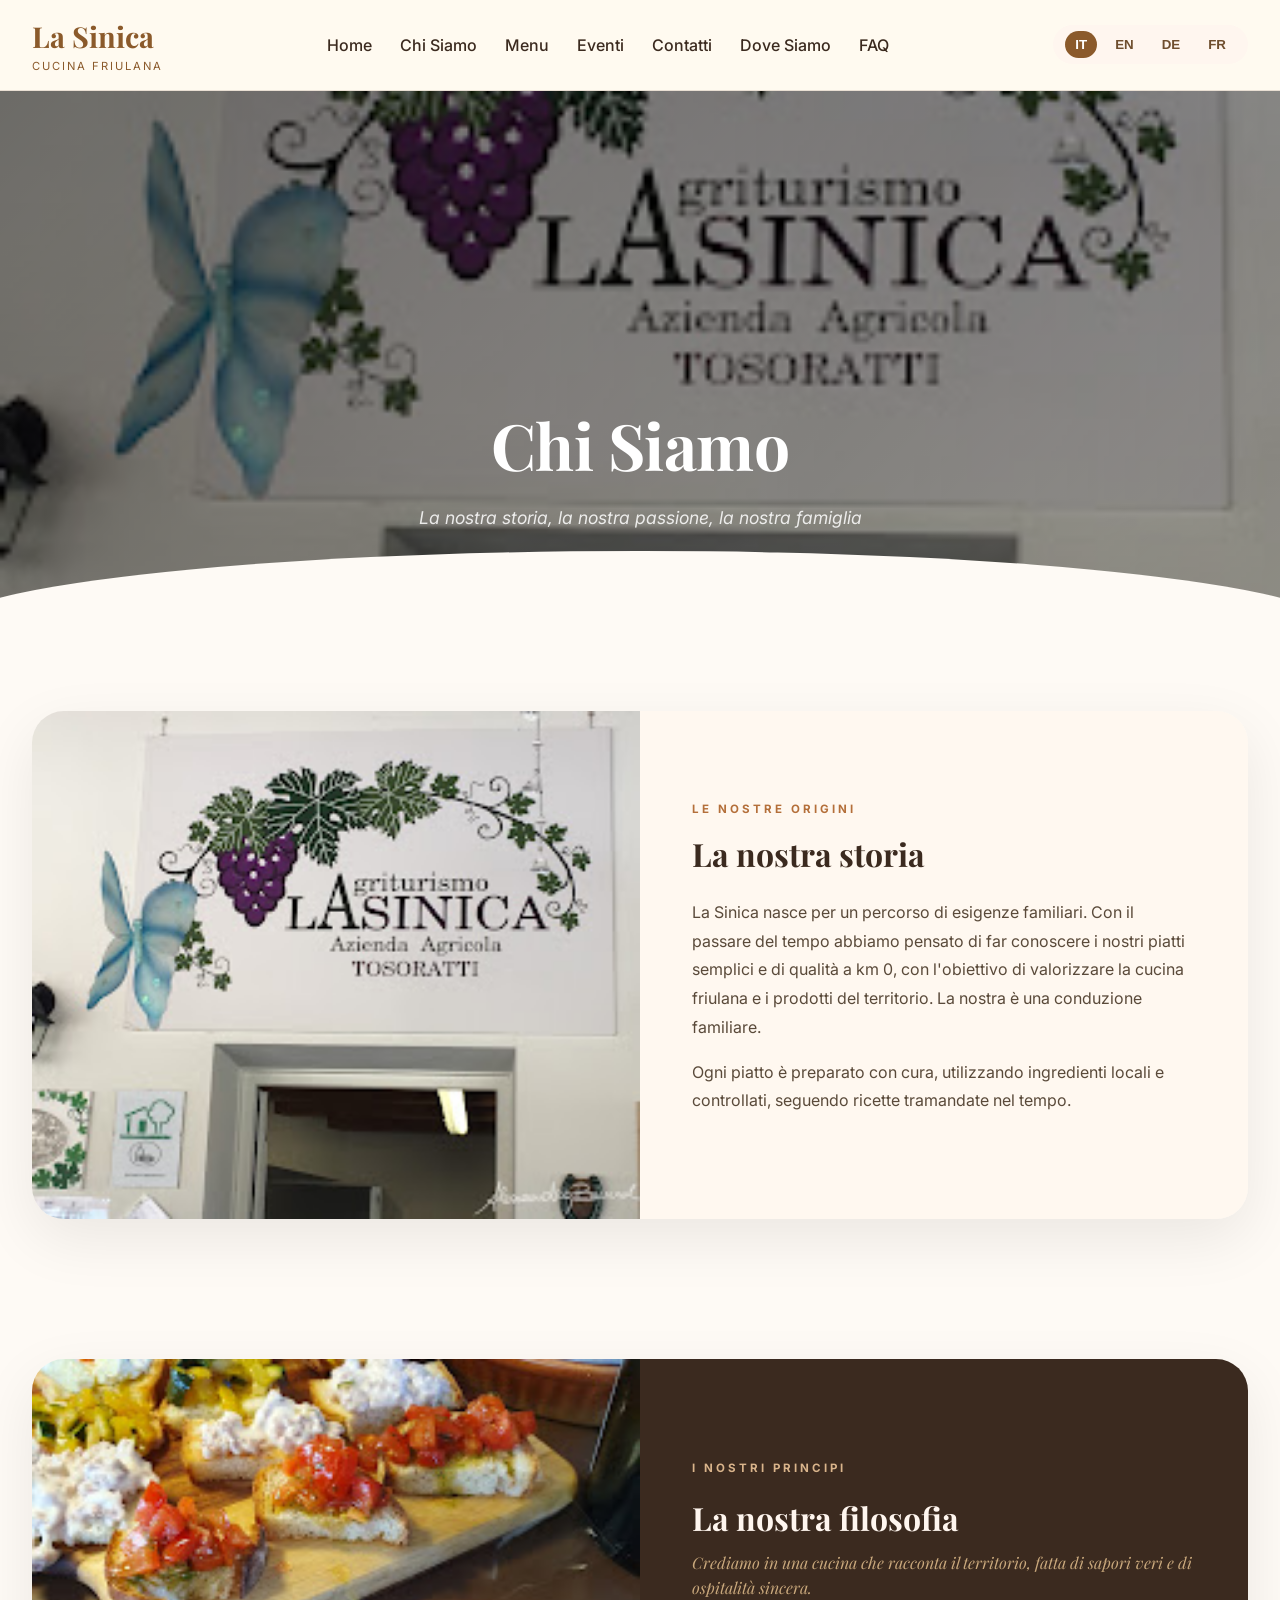
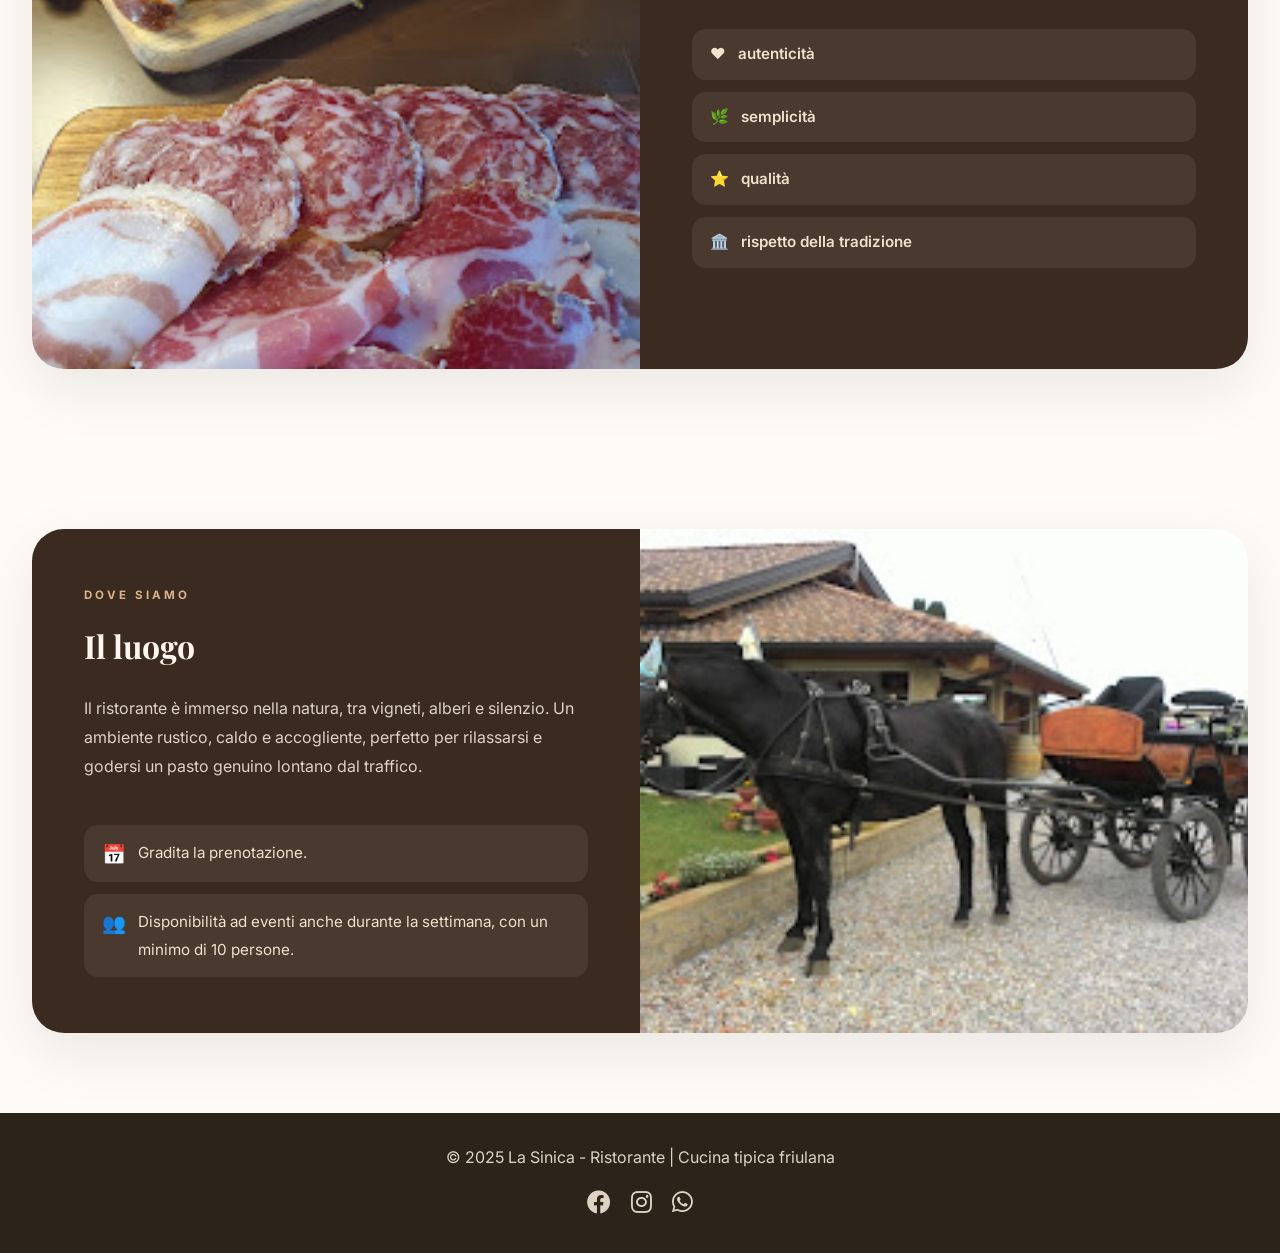
==== chi-siamo.html @ 3fcb27a8 "Add files via upload" ====
<!DOCTYPE html>
<html lang="it">
<head>
    <script>
        document.documentElement.style.visibility = 'hidden';
    </script>
    <meta charset="UTF-8">
    <meta name="viewport" content="width=device-width, initial-scale=1.0">
    <title>Chi Siamo | La Sinica</title>
    <link href="https://fonts.googleapis.com/css2?family=Inter:wght@300;400;500;600;700&family=Playfair+Display:ital,wght@0,400;0,600;0,700;1,400;1,600&display=swap" rel="stylesheet">
    <link rel="stylesheet" href="https://cdnjs.cloudflare.com/ajax/libs/font-awesome/6.0.0-beta3/css/all.min.css">
    <link rel="stylesheet" href="style.css">
    <style>
        .about-hero {
            position: relative;
            background: linear-gradient(135deg, rgba(0,0,0,0.55) 0%, rgba(0,0,0,0.3) 100%),
                        url('images/La Sinica - chi siamo1.jpg') center/cover no-repeat;
            min-height: 60vh;
            display: flex;
            align-items: flex-end;
            padding-bottom: 0;
            overflow: hidden;
        }
        .about-hero::after {
            content: '';
            position: absolute;
            bottom: 0; left: 0; right: 0;
            height: 80px;
            background: #fefaf5;
            clip-path: ellipse(55% 100% at 50% 100%);
        }
        .about-hero-content {
            position: relative;
            z-index: 2;
            width: 100%;
            padding: 60px 0 100px;
            text-align: center;
            color: white;
        }
        .about-hero-content h2 {
            font-family: 'Playfair Display', serif;
            font-size: clamp(2.2rem, 5vw, 4rem);
            font-weight: 700;
            letter-spacing: -0.5px;
            margin-bottom: 12px;
        }
        .about-hero-content p {
            font-size: 1.1rem;
            opacity: 0.85;
            font-style: italic;
        }
        .storia-section {
            padding: 80px 0 60px;
        }
        .storia-wrap {
            display: grid;
            grid-template-columns: 1fr 1fr;
            gap: 0;
            align-items: stretch;
            border-radius: 32px;
            overflow: hidden;
            box-shadow: 0 20px 60px rgba(0,0,0,0.08);
        }
        .storia-img {
            position: relative;
            min-height: 420px;
        }
        .storia-img img {
            width: 100%; height: 100%;
            object-fit: cover;
            display: block;
        }
        .storia-text {
            background: #fff8f0;
            padding: 56px 52px;
            display: flex;
            flex-direction: column;
            justify-content: center;
        }
        .storia-text .eyebrow {
            font-size: 0.72rem;
            font-weight: 700;
            letter-spacing: 3px;
            text-transform: uppercase;
            color: #b46f3a;
            margin-bottom: 16px;
        }
        .storia-text h3 {
            font-family: 'Playfair Display', serif;
            font-size: 2rem;
            color: #3b2a1f;
            margin-bottom: 24px;
            line-height: 1.2;
        }
        .storia-text p {
            color: #5a4a3a;
            line-height: 1.8;
            margin-bottom: 16px;
            font-size: 1rem;
        }
        .filosofia-section {
            padding: 80px 0;
        }
        .filosofia-wrap {
            display: grid;
            grid-template-columns: 1fr 1fr;
            gap: 0;
            align-items: stretch;
            border-radius: 32px;
            overflow: hidden;
            box-shadow: 0 20px 60px rgba(0,0,0,0.08);
        }
        .filosofia-img {
            min-height: 420px;
        }
        .filosofia-img img {
            width: 100%; height: 100%;
            object-fit: cover;
            display: block;
        }
        .filosofia-text {
            background: #3b2a1f;
            padding: 56px 52px;
            color: #f5e6d3;
            display: flex;
            flex-direction: column;
            justify-content: center;
        }
        .filosofia-text .eyebrow {
            font-size: 0.72rem;
            font-weight: 700;
            letter-spacing: 3px;
            text-transform: uppercase;
            color: #d9b48b;
            margin-bottom: 16px;
        }
        .filosofia-text h3 {
            font-family: 'Playfair Display', serif;
            font-size: 2rem;
            color: #fff6ef;
            margin-bottom: 8px;
        }
        .filosofia-quote {
            font-family: 'Playfair Display', serif;
            font-style: italic;
            font-size: 1rem;
            color: #c9a87c;
            margin-bottom: 28px;
            line-height: 1.6;
        }
        .filosofia-pillars {
            display: flex;
            flex-direction: column;
            gap: 12px;
        }
        .pillar {
            display: flex;
            align-items: center;
            gap: 12px;
            background: rgba(255,255,255,0.07);
            border-radius: 14px;
            padding: 14px 18px;
            transition: background 0.3s;
        }
        .pillar:hover {
            background: rgba(255,255,255,0.12);
        }
        .pillar-icon {
            font-size: 1.2rem;
            flex-shrink: 0;
        }
        .pillar span {
            font-weight: 600;
            color: #f0e0cc;
            font-size: 0.95rem;
        }
        .luogo-section {
            padding: 80px 0;
        }
        .luogo-wrap {
            display: grid;
            grid-template-columns: 1fr 1fr;
            gap: 0;
            align-items: stretch;
            border-radius: 32px;
            overflow: hidden;
            box-shadow: 0 20px 60px rgba(0,0,0,0.08);
        }
        .luogo-text {
            background: #3b2a1f;
            padding: 56px 52px;
            color: #f5e6d3;
            display: flex;
            flex-direction: column;
            justify-content: center;
        }
        .luogo-text .eyebrow {
            font-size: 0.72rem;
            font-weight: 700;
            letter-spacing: 3px;
            text-transform: uppercase;
            color: #d9b48b;
            margin-bottom: 16px;
        }
        .luogo-text h3 {
            font-family: 'Playfair Display', serif;
            font-size: 2rem;
            color: #fff6ef;
            margin-bottom: 24px;
        }
        .luogo-text p {
            line-height: 1.8;
            margin-bottom: 16px;
            color: #ddd2c4;
            font-size: 1rem;
        }
        .luogo-notes {
            margin-top: 28px;
            display: flex;
            flex-direction: column;
            gap: 12px;
        }
        .luogo-note {
            display: flex;
            align-items: flex-start;
            gap: 12px;
            background: rgba(255,255,255,0.07);
            border-radius: 14px;
            padding: 14px 18px;
        }
        .luogo-note .note-icon {
            font-size: 1.2rem;
            flex-shrink: 0;
            margin-top: 1px;
        }
        .luogo-note p {
            margin: 0;
            font-size: 0.95rem;
            color: #f0e0cc;
        }
        .luogo-img {
            min-height: 420px;
        }
        .luogo-img img {
            width: 100%; height: 100%;
            object-fit: cover;
            display: block;
        }
        @media (max-width: 800px) {
            .storia-wrap,
            .filosofia-wrap,
            .luogo-wrap {
                grid-template-columns: 1fr;
            }
            .storia-img { min-height: 260px; order: -1; }
            .storia-text { padding: 36px 28px; }
            .filosofia-img { min-height: 260px; order: -1; }
            .filosofia-text { padding: 36px 28px; }
            .luogo-text { padding: 36px 28px; }
            .luogo-img { min-height: 260px; }
        }
    </style>
</head>
<body>

<header>
    <div class="container nav-bar">
        <div class="logo">
            <h1>La Sinica</h1>
            <p>CUCINA FRIULANA</p>
        </div>
        <button class="mobile-menu-btn" id="mobileMenuBtn">☰</button>
        <ul class="nav-links" id="navLinks">
            <li><a href="index.html" data-i18n="nav_home">Home</a></li>
            <li><a href="Chi-siamo.html" data-i18n="nav_about">Chi Siamo</a></li>
            <li><a href="Menu.html" data-i18n="nav_menu">Menu</a></li>
            <li><a href="Eventi.html" data-i18n="nav_events">Eventi</a></li>
            <li><a href="Contatti.html" data-i18n="nav_contacts">Contatti</a></li>
            <li><a href="Dove-siamo.html" data-i18n="nav_where">Dove Siamo</a></li>
            <li><a href="FAQ.html" data-i18n="nav_faq">FAQ</a></li>
        </ul>
        <div class="lang-switcher">
            <button class="lang-btn active" data-lang="it">IT</button>
            <button class="lang-btn" data-lang="en">EN</button>
            <button class="lang-btn" data-lang="de">DE</button>
            <button class="lang-btn" data-lang="fr">FR</button>
        </div>
    </div>
</header>

<main>
    <section class="about-hero">
        <div class="about-hero-content">
            <div class="container">
                <h2 data-i18n="about_title">Chi Siamo</h2>
                <p data-i18n="about_subtitle">La nostra storia, la nostra passione, la nostra famiglia</p>
            </div>
        </div>
    </section>

    <section class="storia-section">
        <div class="container">
            <div class="storia-wrap">
                <div class="storia-img">
                    <img src="images/La Sinica - chi siamo1.jpg" alt="La Sinica esterno">
                </div>
                <div class="storia-text">
                    <p class="eyebrow" data-i18n="about_eyebrow">Le nostre origini</p>
                    <h3 data-i18n="about_history_title">La nostra storia</h3>
                    <p data-i18n="about_history_text">La Sinica nasce per un percorso di esigenze familiari. Con il passare del tempo abbiamo pensato di far conoscere i nostri piatti semplici e di qualità a km 0, con l'obiettivo di valorizzare la cucina friulana e i prodotti del territorio. La nostra è una conduzione familiare.</p>
                    <p data-i18n="about_history_text2">Ogni piatto è preparato con cura, utilizzando ingredienti locali e controllati, seguendo ricette tramandate nel tempo.</p>
                </div>
            </div>
        </div>
    </section>

    <section class="filosofia-section">
        <div class="container">
            <div class="filosofia-wrap">
                <div class="filosofia-img">
                    <img src="images/La Sinica - chi siamo3.jpg" alt="La filosofia di La Sinica">
                </div>
                <div class="filosofia-text">
                    <p class="eyebrow" data-i18n="about_eyebrow2">I nostri principi</p>
                    <h3 data-i18n="about_philosophy_title">La nostra filosofia</h3>
                    <p class="filosofia-quote" data-i18n="about_belief">Crediamo in una cucina che racconta il territorio, fatta di sapori veri e di ospitalità sincera.</p>
                    <div class="filosofia-pillars">
                        <div class="pillar"><span class="pillar-icon">❤️</span><span data-i18n="about_phil1">autenticità</span></div>
                        <div class="pillar"><span class="pillar-icon">🌿</span><span data-i18n="about_phil2">semplicità</span></div>
                        <div class="pillar"><span class="pillar-icon">⭐</span><span data-i18n="about_phil3">qualità</span></div>
                        <div class="pillar"><span class="pillar-icon">🏛️</span><span data-i18n="about_phil4">rispetto della tradizione</span></div>
                    </div>
                </div>
            </div>
        </div>
    </section>

    <section class="luogo-section">
        <div class="container">
            <div class="luogo-wrap">
                <div class="luogo-text">
                    <p class="eyebrow" data-i18n="about_eyebrow3">Dove siamo</p>
                    <h3 data-i18n="about_place_title">Il luogo</h3>
                    <p data-i18n="about_place_text">Il ristorante è immerso nella natura, tra vigneti, alberi e silenzio. Un ambiente rustico, caldo e accogliente, perfetto per rilassarsi e godersi un pasto genuino lontano dal traffico.</p>
                    <div class="luogo-notes">
                        <div class="luogo-note"><span class="note-icon">📅</span><p data-i18n="about_booking_note">Gradita la prenotazione.</p></div>
                        <div class="luogo-note"><span class="note-icon">👥</span><p data-i18n="about_events_note">Disponibilità ad eventi anche durante la settimana, con un minimo di 10 persone.</p></div>
                    </div>
                </div>
                <div class="luogo-img">
                    <img src="images/La Sinica - chi siamo2.jpg" alt="La Sinica immersa nella natura">
                </div>
            </div>
        </div>
    </section>
</main>

<footer>
    <div class="container">
        <p>© 2025 La Sinica - Ristorante | <span data-i18n="footer_text">Cucina tipica friulana</span></p>
        <div class="social-icons">
            <a href="#"><i class="fab fa-facebook"></i></a>
            <a href="#"><i class="fab fa-instagram"></i></a>
            <a href="https://wa.me/393472618470"><i class="fab fa-whatsapp"></i></a>
        </div>
    </div>
</footer>

<script src="script.js"></script>
</body>
</html>
---- style.css ----
/* ============================================ */
/* RESET & BASE */
/* ============================================ */
* {
    margin: 0;
    padding: 0;
    box-sizing: border-box;
}

body {
    font-family: 'Inter', sans-serif;
    background-color: #fefaf5;
    color: #2c2b28;
    line-height: 1.5;
}

.container {
    max-width: 1280px;
    margin: 0 auto;
    padding: 0 32px;
}

/* ============================================ */
/* HEADER & NAVIGAZIONE */
/* ============================================ */
header {
    background: rgba(255, 250, 240, 0.96);
    position: sticky;
    top: 0;
    z-index: 1000;
    border-bottom: 1px solid #e9dfd3;
    padding: 15px 0;
}

.nav-bar {
    display: flex;
    justify-content: space-between;
    align-items: center;
    flex-wrap: wrap;
}

.logo h1 {
    font-size: 1.8rem;
    color: #8b5a2b;
    font-family: 'Playfair Display', serif;
}

.logo p {
    font-size: 0.7rem;
    letter-spacing: 2px;
    color: #8b5a2b;
}

.nav-links {
    display: flex;
    gap: 28px;
    list-style: none;
}

.nav-links a {
    text-decoration: none;
    color: #3b2a1f;
    font-weight: 500;
    transition: color 0.3s;
}

.nav-links a:hover {
    color: #b46f3a;
}

.mobile-menu-btn {
    display: none;
    background: none;
    border: none;
    font-size: 1.8rem;
    cursor: pointer;
    color: #8b5a2b;
}

.lang-switcher {
    display: flex;
    gap: 8px;
    background: #fff6ef;
    padding: 6px 12px;
    border-radius: 40px;
}

.lang-btn {
    background: none;
    border: none;
    padding: 6px 10px;
    border-radius: 30px;
    cursor: pointer;
    font-weight: 600;
    color: #6f4e2e;
    transition: all 0.3s;
}

.lang-btn.active {
    background: #8b5a2b;
    color: white;
}

/* ============================================ */
/* HERO SLIDER HOME */
/* ============================================ */
.hero-slider {
    position: relative;
    overflow: hidden;
    min-height: 85vh;
    display: flex;
    align-items: center;
    text-align: center;
}

.slideshow-container {
    position: absolute;
    top: 0;
    left: 0;
    width: 100%;
    height: 100%;
    z-index: 0;
}

.slide {
    position: absolute;
    top: 0;
    left: 0;
    width: 100%;
    height: 100%;
    background-size: cover;
    background-position: center;
    opacity: 0;
    transition: opacity 1.5s ease-in-out;
}

.slide.active {
    opacity: 1;
}

.hero-overlay {
    position: relative;
    z-index: 1;
    background: rgba(0, 0, 0, 0.5);
    width: 100%;
    padding: 100px 0;
}

.hero-content {
    max-width: 800px;
    margin: 0 auto;
    color: white;
}

.hero-content h2 {
    font-size: 3.5rem;
    font-family: 'Playfair Display', serif;
    margin-bottom: 16px;
}

.hero-tagline {
    font-size: 1.2rem;
}

.btn-reserve {
    background: #8b5a2b;
    color: white;
    padding: 12px 28px;
    border-radius: 40px;
    text-decoration: none;
    display: inline-block;
    margin-top: 24px;
    font-weight: 600;
    transition: background 0.3s;
    border: none;
    cursor: pointer;
}

.btn-reserve:hover {
    background: #6b4520;
}

.slider-prev, .slider-next {
    position: absolute;
    top: 50%;
    transform: translateY(-50%);
    background: rgba(255, 255, 255, 0.3);
    color: white;
    border: none;
    font-size: 2rem;
    padding: 12px 20px;
    cursor: pointer;
    border-radius: 50%;
    z-index: 10;
    transition: all 0.3s ease;
}

.slider-prev:hover, .slider-next:hover {
    background: rgba(255, 255, 255, 0.6);
    color: #8b5a2b;
}

.slider-prev { left: 20px; }
.slider-next { right: 20px; }

.slider-dots {
    position: absolute;
    bottom: 20px;
    left: 50%;
    transform: translateX(-50%);
    display: flex;
    gap: 12px;
    z-index: 10;
}

.dot {
    width: 12px;
    height: 12px;
    background: rgba(255, 255, 255, 0.5);
    border-radius: 50%;
    cursor: pointer;
    transition: background 0.3s;
}

.dot.active { background: #8b5a2b; }
.dot:hover { background: #d9b48b; }

/* ============================================ */
/* HOME INTRO */
/* ============================================ */
.home-intro {
    padding: 60px 0;
}

.grid-2col {
    display: flex;
    gap: 40px;
    flex-wrap: wrap;
}

.grid-2col > div {
    flex: 1;
}

.grid-text {
    flex: 1;
}

.grid-gallery {
    flex: 1;
    display: grid;
    grid-template-columns: repeat(2, 1fr);
    gap: 16px;
}

.grid-gallery img {
    width: 100%;
    height: 200px;
    object-fit: cover;
    border-radius: 24px;
    transition: transform 0.3s ease;
}

.grid-gallery img:hover {
    transform: scale(1.02);
}

.lead-text {
    font-size: 1.2rem;
    line-height: 1.6;
    margin-bottom: 20px;
}

.btn-outline {
    background: transparent;
    border: 2px solid #8b5a2b;
    color: #8b5a2b;
    padding: 8px 20px;
    border-radius: 40px;
    text-decoration: none;
    display: inline-block;
    font-weight: 600;
    transition: all 0.3s;
    font-size: 0.9rem;
}

.btn-outline:hover {
    background: #8b5a2b;
    color: white;
}

/* ============================================ */
/* FEATURES HOME */
/* ============================================ */
.home-features {
    margin-top: 60px;
    display: grid;
    grid-template-columns: repeat(auto-fit, minmax(280px, 1fr));
    gap: 40px;
}

.feature-block {
    background: #fffaf5;
    padding: 28px;
    border-radius: 28px;
    transition: transform 0.3s ease, box-shadow 0.3s ease;
}

.feature-block:hover {
    transform: translateY(-5px);
    box-shadow: 0 10px 25px rgba(0,0,0,0.05);
}

.feature-block h3 {
    font-size: 1.5rem;
    color: #6b3f1c;
    margin-bottom: 15px;
    font-family: 'Playfair Display', serif;
}

.feature-block p {
    color: #5a4a3a;
    margin-bottom: 15px;
}

/* ============================================ */
/* LISTE CON EMOJI */
/* ============================================ */
ul {
    list-style: none;
    padding-left: 0;
}

.features-list li, 
.home-features ul li {
    margin: 12px 0;
    display: flex;
    align-items: center;
}

.emoji-icon {
    font-size: 1.2rem;
    margin-right: 12px;
    display: inline-block;
    width: 28px;
    text-align: center;
}

.features-list li span:last-child,
.home-features ul li span:last-child {
    flex: 1;
}

/* ============================================ */
/* PAGINE STANDARD */
/* ============================================ */
.page-section {
    padding: 80px 0;
    border-bottom: 1px solid #efe2d4;
}

.section-title {
    font-size: 2.5rem;
    text-align: center;
    color: #6b3f1c;
    font-family: 'Playfair Display', serif;
    margin-bottom: 48px;
}

.section-title:after {
    content: '';
    display: block;
    width: 70px;
    height: 3px;
    background: #d9b48b;
    margin: 12px auto 0;
}

.section-subtitle {
    text-align: center;
    max-width: 700px;
    margin: 0 auto 40px;
    font-size: 1.1rem;
    color: #5a4a3a;
}

.text-center {
    text-align: center;
}

/* ============================================ */
/* SFONDI */
/* ============================================ */
.bg-cream {
    background: #f5ede4;
}

.bg-warm {
    background: #faf3ea;
}

/* ============================================ */
/* CONTATTI */
/* ============================================ */
.contact-info {
    background: white;
    border-radius: 48px;
    padding: 40px;
    text-align: center;
}

.contact-info p {
    margin: 15px 0;
}

.contact-info .emoji-icon {
    font-size: 1.2rem;
    margin-right: 10px;
    width: 30px;
    display: inline-block;
}

.map-container {
    border-radius: 24px;
    overflow: hidden;
}

/* ============================================ */
/* DOVE SIAMO PAGE */
/* ============================================ */
.dove-siamo-hero {
    background: linear-gradient(135deg, rgba(0,0,0,0.55), rgba(0,0,0,0.3)), url('images/dove-siamo-hero.jpg') center/cover no-repeat;
    padding: 80px 0;
    text-align: center;
    color: white;
}

.dove-grid {
    display: grid;
    grid-template-columns: 1fr 1.2fr;
    gap: 40px;
    align-items: stretch;
}

.dove-info-card {
    background: white;
    border-radius: 32px;
    padding: 35px;
    box-shadow: 0 10px 30px rgba(0,0,0,0.05);
}

.dove-info-item {
    display: flex;
    align-items: flex-start;
    gap: 18px;
    margin-bottom: 28px;
}

.dove-info-icon {
    width: 50px;
    height: 50px;
    background: #f5ede4;
    border-radius: 50%;
    display: flex;
    align-items: center;
    justify-content: center;
    font-size: 1.4rem;
    color: #8b5a2b;
    flex-shrink: 0;
}

.dove-info-item h4 {
    font-size: 1rem;
    color: #8b5a2b;
    margin-bottom: 5px;
    font-weight: 600;
}

.dove-info-item p {
    color: #5a4a3a;
    line-height: 1.5;
}

.dove-btn-directions {
    display: inline-flex;
    align-items: center;
    gap: 10px;
    margin-top: 15px;
}

.dove-map {
    border-radius: 32px;
    overflow: hidden;
    min-height: 450px;
}

.reach-grid {
    display: grid;
    grid-template-columns: repeat(auto-fit, minmax(280px, 1fr));
    gap: 30px;
    margin-top: 40px;
}

.reach-card {
    background: white;
    padding: 25px;
    border-radius: 24px;
    text-align: center;
    transition: transform 0.3s ease, box-shadow 0.3s ease;
    box-shadow: 0 5px 15px rgba(0,0,0,0.03);
}

.reach-card:hover {
    transform: translateY(-5px);
    box-shadow: 0 15px 30px rgba(0,0,0,0.08);
}

.reach-card h4 {
    font-family: 'Playfair Display', serif;
    font-size: 1.2rem;
    color: #6b3f1c;
    margin: 15px 0 10px;
}

.reach-card p {
    color: #5a4a3a;
    font-size: 0.9rem;
    line-height: 1.6;
}

.reach-card a {
    color: #8b5a2b;
    text-decoration: underline;
}

.reach-card a:hover {
    color: #6b4520;
}

/* ============================================ */
/* FOOTER */
/* ============================================ */
footer {
    background: #2c241a;
    color: #ddd2c4;
    text-align: center;
    padding: 32px 0;
}

.social-icons {
    margin-top: 16px;
    display: flex;
    justify-content: center;
    gap: 20px;
}

.social-icons a {
    color: #ddd2c4;
    font-size: 1.5rem;
    text-decoration: none;
    transition: color 0.3s;
}

.social-icons a:hover {
    color: #d9b48b;
}

/* ============================================ */
/* FAQ */
/* ============================================ */
.faq-question {
    cursor: pointer;
    display: flex;
    justify-content: space-between;
    align-items: center;
    padding: 12px 0;
    font-weight: 700;
    font-size: 1.1rem;
}

.faq-answer {
    display: none;
    padding: 10px 0 20px 0;
    color: #555;
    line-height: 1.6;
    border-bottom: 1px solid #e6d9ce;
}

.faq-answer.show {
    display: block;
}

.faq-item {
    margin-bottom: 5px;
}

.faq-icon {
    transition: transform 0.2s;
    font-size: 0.8rem;
}

/* ============================================ */
/* RESPONSIVE DESIGN */
/* ============================================ */
@media (max-width: 800px) {
    .container {
        padding: 0 20px;
    }
    
    .mobile-menu-btn {
        display: block;
    }
    
    .nav-links {
        display: none;
        width: 100%;
        flex-direction: column;
        text-align: center;
        padding: 20px 0;
    }
    
    .nav-links.show {
        display: flex;
    }
    
    .hero-content h2 {
        font-size: 2rem;
    }
    
    .section-title {
        font-size: 1.8rem;
    }
    
    .grid-2col {
        flex-direction: column;
    }
    
    .slider-prev, .slider-next {
        font-size: 1.5rem;
        padding: 8px 15px;
    }
    
    .slider-prev { left: 10px; }
    .slider-next { right: 10px; }
    
    .dot {
        width: 8px;
        height: 8px;
    }
    
    .page-section {
        padding: 50px 0;
    }
    
    .home-features {
        grid-template-columns: 1fr;
        gap: 25px;
    }
    
    .dove-grid {
        grid-template-columns: 1fr;
    }
    
    .dove-map {
        min-height: 350px;
    }
    
    .dove-info-card {
        padding: 25px;
    }
}

@media (max-width: 480px) {
    .hero-content h2 {
        font-size: 1.5rem;
    }
    
    .hero-tagline {
        font-size: 1rem;
    }
    
    .grid-gallery {
        grid-template-columns: 1fr;
    }
    
    .contact-info {
        padding: 25px;
    }
    
    .feature-block {
        padding: 20px;
    }
    
    .feature-block h3 {
        font-size: 1.3rem;
    }
}
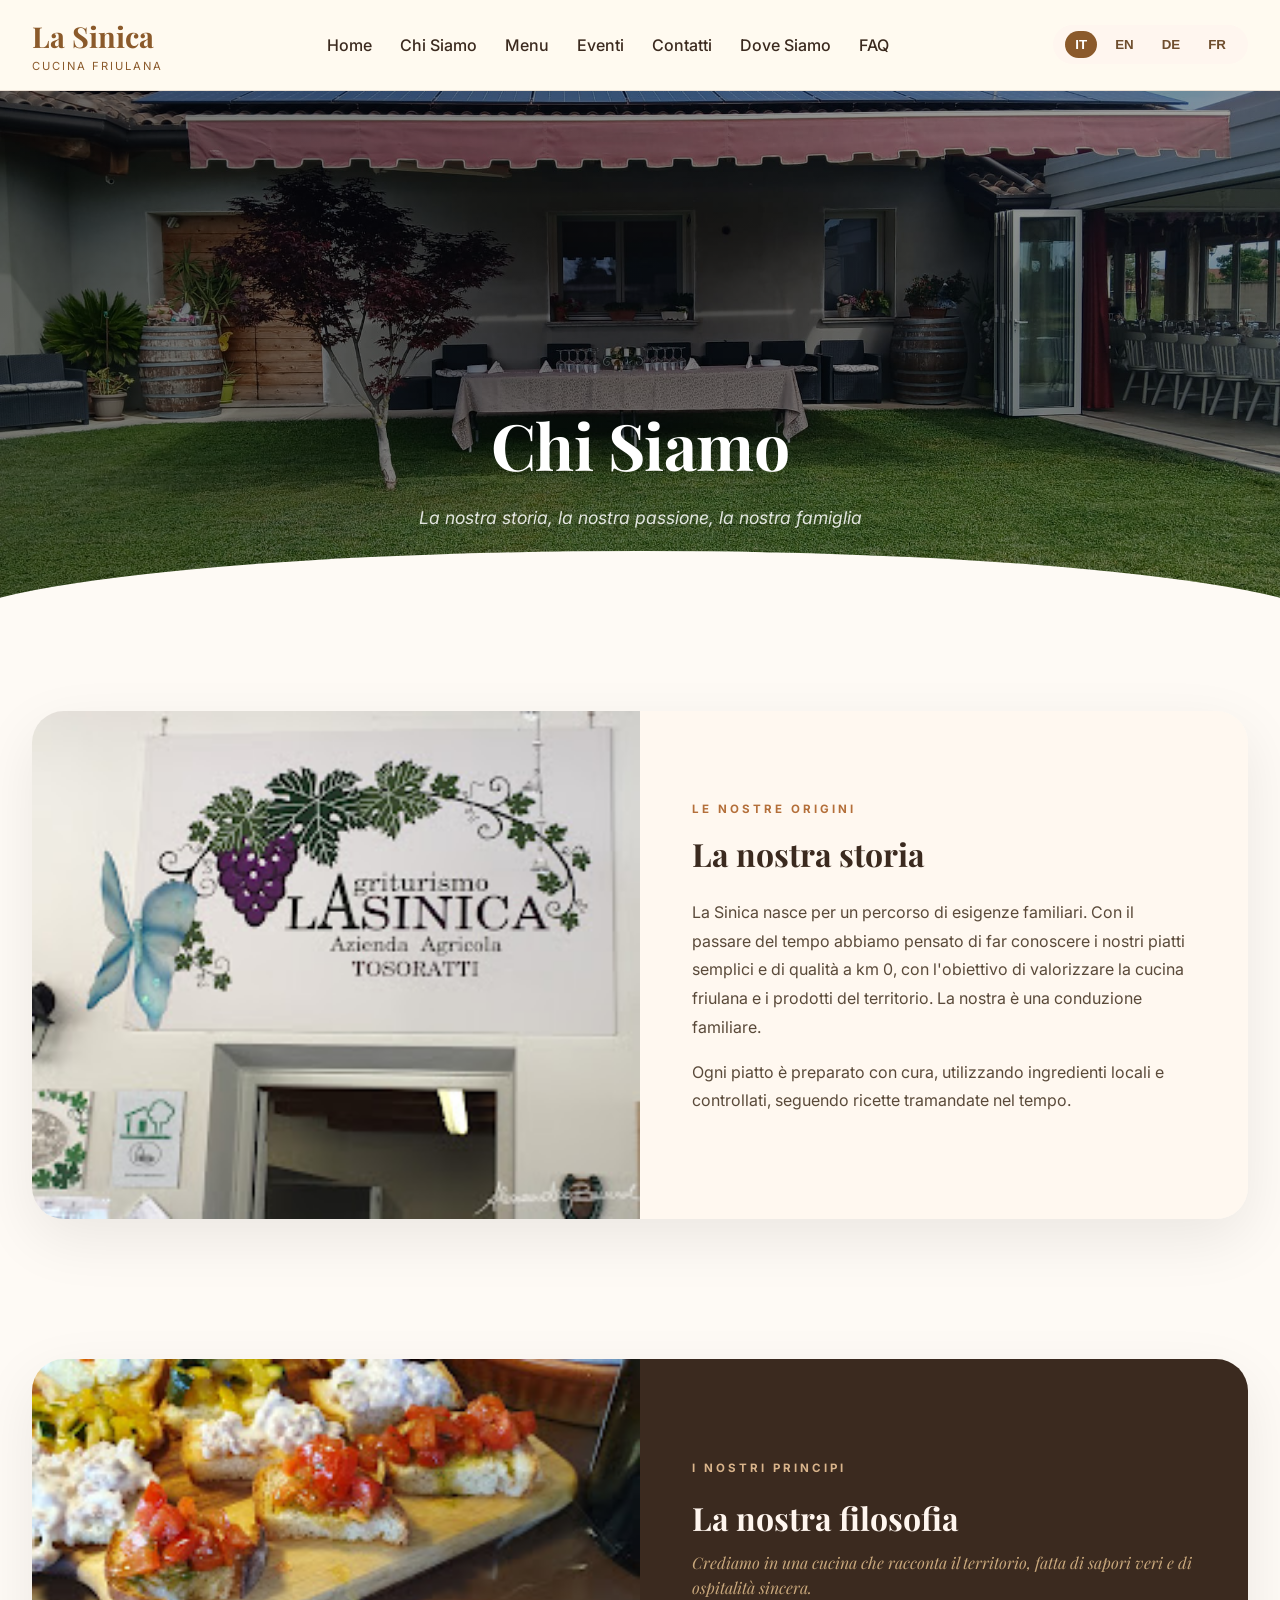
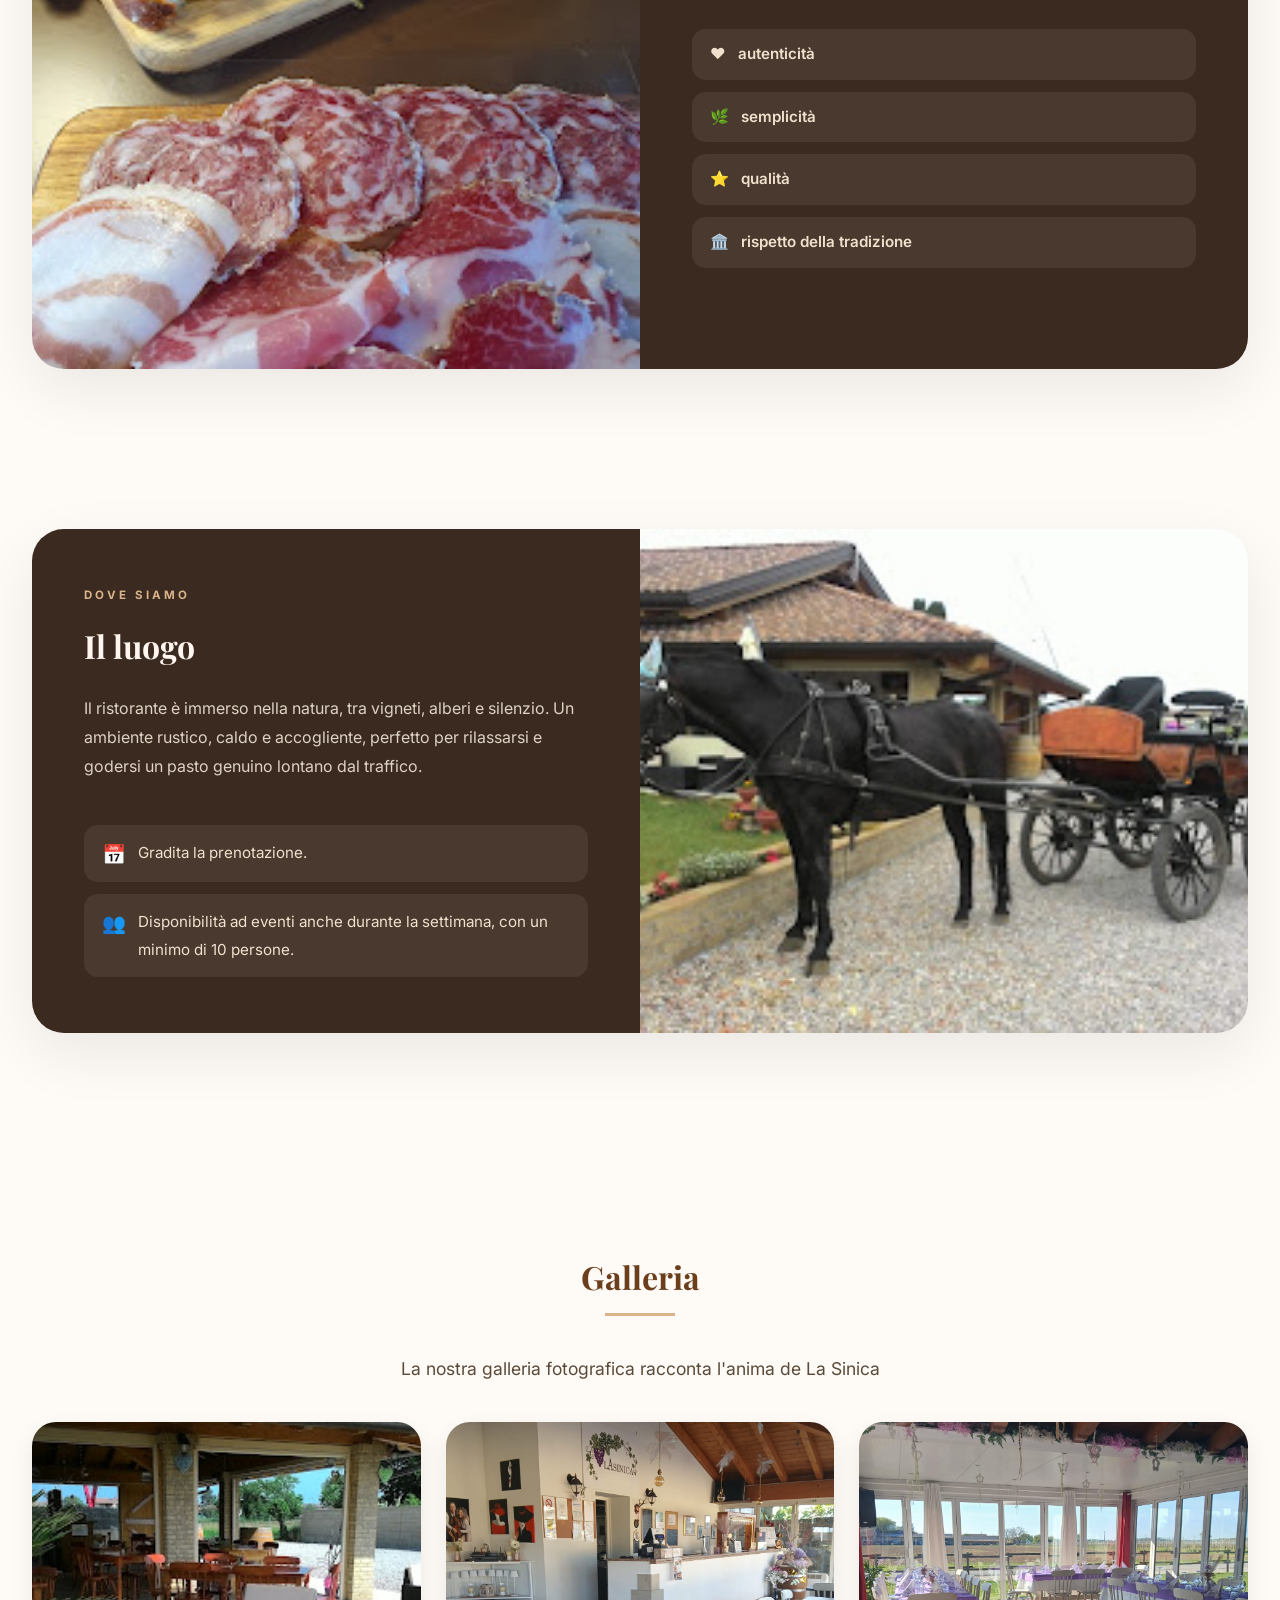
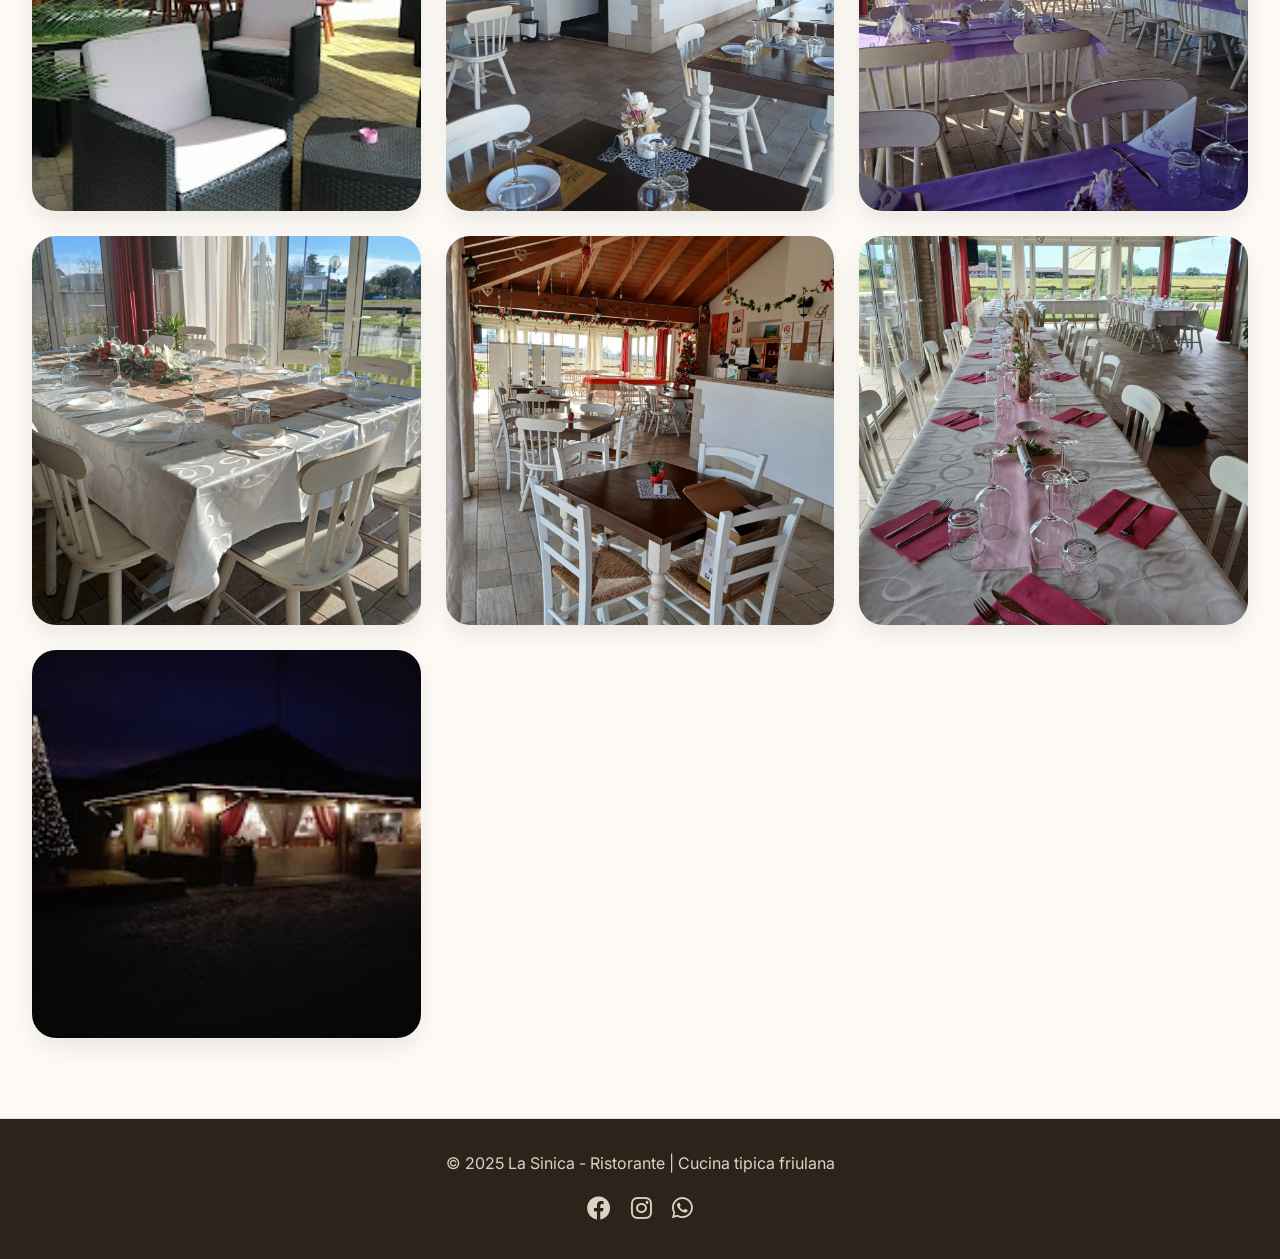
==== commit 035fa561: "Add files via upload" ====
--- a/chi-siamo.html
+++ b/chi-siamo.html
@@ -14,7 +14,7 @@
         .about-hero {
             position: relative;
             background: linear-gradient(135deg, rgba(0,0,0,0.55) 0%, rgba(0,0,0,0.3) 100%),
-                        url('images/La Sinica - chi siamo1.jpg') center/cover no-repeat;
+                        url('images/La Sinica - home (1).jpeg') center/cover no-repeat;
             min-height: 60vh;
             display: flex;
             align-items: flex-end;
@@ -245,6 +245,52 @@
             width: 100%; height: 100%;
             object-fit: cover;
             display: block;
+        }
+        /* Galleria immagini aggiuntiva */
+        .gallery-section {
+            margin-top: 60px;
+        }
+        .gallery-section h2 {
+            font-family: 'Playfair Display', serif;
+            font-size: 2rem;
+            color: #6b3f1c;
+            text-align: center;
+            margin-bottom: 40px;
+        }
+        .gallery-section h2:after {
+            content: '';
+            display: block;
+            width: 70px;
+            height: 3px;
+            background: #d9b48b;
+            margin: 12px auto 0;
+        }
+        .about-gallery-grid {
+            display: grid;
+            grid-template-columns: repeat(auto-fill, minmax(300px, 1fr));
+            gap: 25px;
+        }
+        .about-gallery-card {
+            position: relative;
+            border-radius: 24px;
+            overflow: hidden;
+            aspect-ratio: 1 / 1;
+            cursor: pointer;
+            box-shadow: 0 10px 25px rgba(0,0,0,0.08);
+            transition: all 0.4s ease;
+        }
+        .about-gallery-card img {
+            width: 100%;
+            height: 100%;
+            object-fit: cover;
+            transition: transform 0.6s ease;
+        }
+        .about-gallery-card:hover {
+            transform: translateY(-5px);
+            box-shadow: 0 20px 40px rgba(0,0,0,0.15);
+        }
+        .about-gallery-card:hover img {
+            transform: scale(1.05);
         }
         @media (max-width: 800px) {
             .storia-wrap,
@@ -258,6 +304,9 @@
             .filosofia-text { padding: 36px 28px; }
             .luogo-text { padding: 36px 28px; }
             .luogo-img { min-height: 260px; }
+            .about-gallery-grid {
+                grid-template-columns: repeat(auto-fill, minmax(250px, 1fr));
+            }
         }
     </style>
 </head>
@@ -272,12 +321,12 @@
         <button class="mobile-menu-btn" id="mobileMenuBtn">☰</button>
         <ul class="nav-links" id="navLinks">
             <li><a href="index.html" data-i18n="nav_home">Home</a></li>
-            <li><a href="Chi-siamo.html" data-i18n="nav_about">Chi Siamo</a></li>
-            <li><a href="Menu.html" data-i18n="nav_menu">Menu</a></li>
-            <li><a href="Eventi.html" data-i18n="nav_events">Eventi</a></li>
-            <li><a href="Contatti.html" data-i18n="nav_contacts">Contatti</a></li>
-            <li><a href="Dove-siamo.html" data-i18n="nav_where">Dove Siamo</a></li>
-            <li><a href="FAQ.html" data-i18n="nav_faq">FAQ</a></li>
+            <li><a href="chi-siamo.html" data-i18n="nav_about">Chi Siamo</a></li>
+            <li><a href="menu.html" data-i18n="nav_menu">Menu</a></li>
+            <li><a href="eventi.html" data-i18n="nav_events">Eventi</a></li>
+            <li><a href="contatti.html" data-i18n="nav_contacts">Contatti</a></li>
+            <li><a href="dove-siamo.html" data-i18n="nav_where">Dove Siamo</a></li>
+            <li><a href="faq.html" data-i18n="nav_faq">FAQ</a></li>
         </ul>
         <div class="lang-switcher">
             <button class="lang-btn active" data-lang="it">IT</button>
@@ -353,6 +402,25 @@
             </div>
         </div>
     </section>
+
+    <!-- GALLERIA AGGIUNTIVA -->
+    <section class="page-section">
+        <div class="container">
+            <div class="gallery-section">
+                <h2 data-i18n="gallery_title">I nostri spazi</h2>
+                <p class="section-subtitle" data-i18n="gallery_subtitle">Scopri l'atmosfera e gli ambienti de La Sinica</p>
+                <div class="about-gallery-grid">
+                    <div class="about-gallery-card"><img src="images/La Sinica - interno 4.jpg" alt="Interno La Sinica"></div>
+                    <div class="about-gallery-card"><img src="images/image int(1).jpeg" alt="Interno La Sinica"></div>
+                    <div class="about-gallery-card"><img src="images/image int(2).jpeg" alt="Interno La Sinica"></div>
+                    <div class="about-gallery-card"><img src="images/image int(4).jpeg" alt="Interno La Sinica"></div>
+                    <div class="about-gallery-card"><img src="images/image int(7).jpeg" alt="Interno La Sinica"></div>
+                    <div class="about-gallery-card"><img src="images/image int(17).jpeg" alt="Interno La Sinica"></div>
+                    <div class="about-gallery-card"><img src="images/eventi (1).jpg" alt="Eventi La Sinica"></div>
+                </div>
+            </div>
+        </div>
+    </section>
 </main>
 
 <footer>
